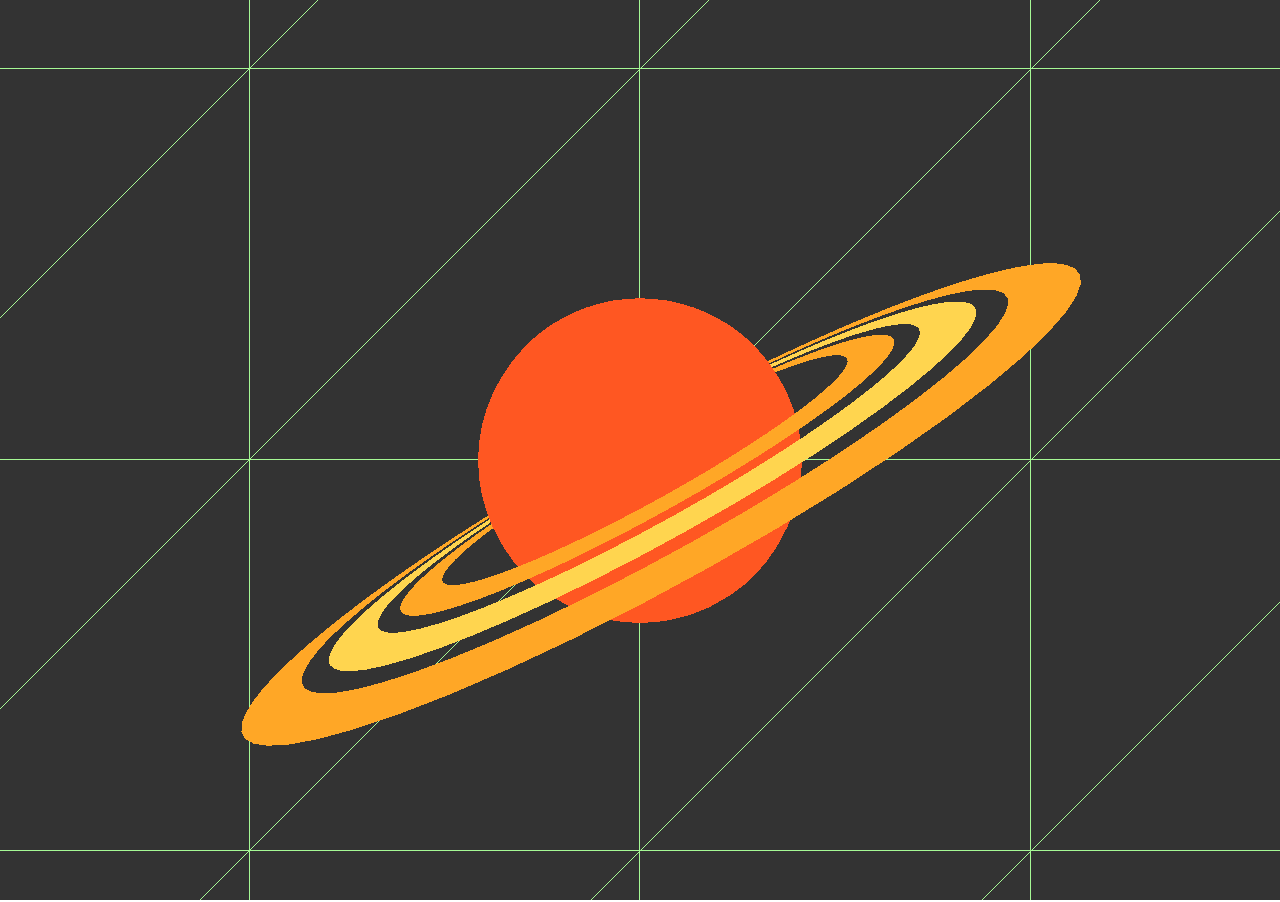
==== Materials/normal_materials.html @ 701e9792 "Course Files" ====
<!DOCTYPE html>
<html lang="en">

<head>
    <meta charset="UTF-8">
    <meta name="viewport" content="width=device-width, initial-scale=1.0">
    <meta http-equiv="X-UA-Compatible" content="ie=edge">
    <title>Three.js - Materials</title>
    <link rel="stylesheet" href="../global-css/style.css">
</head>

<body>

    <script src="../lib/three.js"></script>
    <script>
        var scene, camera, renderer, saturn;
        var rings = [];
        var ADD = 0.01

        var createSaturn = function () {
            
            var ringGeometry = new THREE.TorusGeometry(12, 1, 2, 80);
            var planetMaterial = new THREE.MeshBasicMaterial({ color: 0xFFA726 });
            ring = new THREE.Mesh(ringGeometry, planetMaterial);
            rings.push(ring);

            ringGeometry = new THREE.TorusGeometry(15, 1, 2, 80);
            planetMaterial = new THREE.MeshBasicMaterial({ color: 0xFFD54F });
            ring = new THREE.Mesh(ringGeometry, planetMaterial);
            rings.push(ring);

            ringGeometry = new THREE.TorusGeometry(18, 1, 2, 80);
            planetMaterial = new THREE.MeshBasicMaterial({ color: 0xFFA726 });
            ring = new THREE.Mesh(ringGeometry, planetMaterial);
            rings.push(ring);

            var planeGeometry = new THREE.PlaneGeometry(1000, 1000, 50, 50);
            var planeMaterial = new THREE.MeshBasicMaterial({
                color: 0xa6f995,
                wireframe: true
            });

            var plane = new THREE.Mesh(planeGeometry, planeMaterial);
            
            scene.add(plane);

            rings.map(function(item){
                item.rotation.x = 1.7;
                item.rotation.y = 0.5;

                scene.add(item);
            });

            var planetGeometry = new THREE.SphereGeometry(8, 30, 30);
            planetMaterial = new THREE.MeshBasicMaterial({ 
                color: 0xFF5722, 
                transparency: true, 
                opacity: 0.2
            });
            var planetBody = new THREE.Mesh(planetGeometry, planetMaterial);
            
            scene.add(planetBody);
        }

        var init = function () {
            scene = new THREE.Scene();
            scene.background = new THREE.Color(0x333333);

            camera = new THREE.PerspectiveCamera(75, window.innerWidth / window.innerHeight, 1, 1000);

            camera.position.z = 30;

            createSaturn();

            renderer = new THREE.WebGLRenderer();
            renderer.setSize(window.innerWidth, window.innerHeight);

            document.body.appendChild(renderer.domElement);
        }

        var mainLoop = function () {
            camera.position.y += ADD;

            if (camera.position.y <= -5 || camera.position.y >= 5) {
                ADD *= -1;
            }

            renderer.render(scene, camera);
            requestAnimationFrame(mainLoop);
        }

        init();
        mainLoop();
    </script>
</body>

</html>
---- global-css/style.css ----
html {
    font-size: 10px;
}

html, body {
    margin: 0;
    padding: 0;
    width: 100%;
    height: 100%;
}
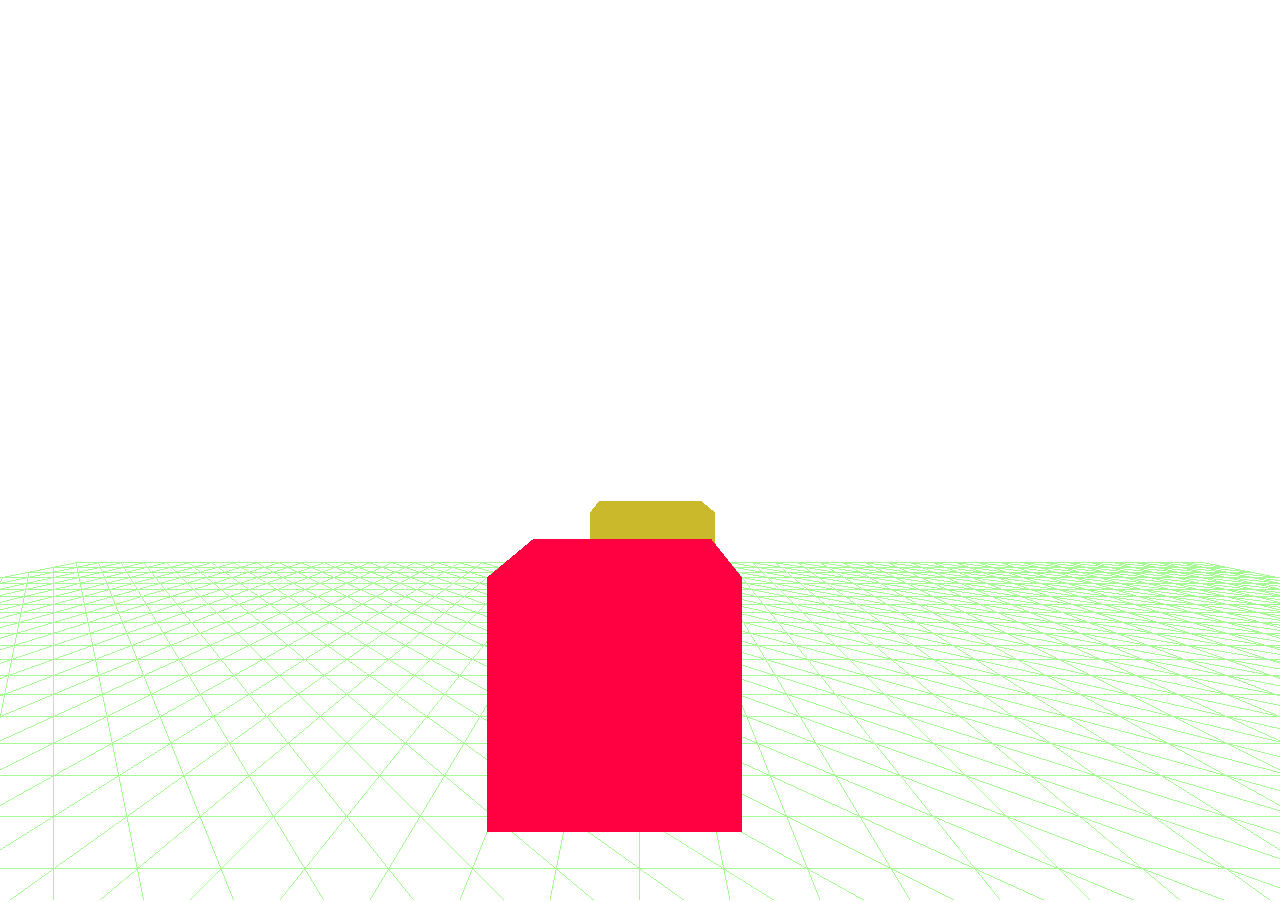
==== commit 6433d150: "Added Files for Materials Chapter" ====
--- a/Materials/normal_materials.html
+++ b/Materials/normal_materials.html
@@ -5,7 +5,7 @@
     <meta charset="UTF-8">
     <meta name="viewport" content="width=device-width, initial-scale=1.0">
     <meta http-equiv="X-UA-Compatible" content="ie=edge">
-    <title>Three.js - Materials</title>
+    <title>Three.js - Transparent Materials</title>
     <link rel="stylesheet" href="../global-css/style.css">
 </head>
 
@@ -13,27 +13,10 @@
 
     <script src="../lib/three.js"></script>
     <script>
-        var scene, camera, renderer, saturn;
-        var rings = [];
+        var scene, camera, renderer, cube, cube2;
         var ADD = 0.01
 
-        var createSaturn = function () {
-            
-            var ringGeometry = new THREE.TorusGeometry(12, 1, 2, 80);
-            var planetMaterial = new THREE.MeshBasicMaterial({ color: 0xFFA726 });
-            ring = new THREE.Mesh(ringGeometry, planetMaterial);
-            rings.push(ring);
-
-            ringGeometry = new THREE.TorusGeometry(15, 1, 2, 80);
-            planetMaterial = new THREE.MeshBasicMaterial({ color: 0xFFD54F });
-            ring = new THREE.Mesh(ringGeometry, planetMaterial);
-            rings.push(ring);
-
-            ringGeometry = new THREE.TorusGeometry(18, 1, 2, 80);
-            planetMaterial = new THREE.MeshBasicMaterial({ color: 0xFFA726 });
-            ring = new THREE.Mesh(ringGeometry, planetMaterial);
-            rings.push(ring);
-
+        var createSaturn = function() {
             var planeGeometry = new THREE.PlaneGeometry(1000, 1000, 50, 50);
             var planeMaterial = new THREE.MeshBasicMaterial({
                 color: 0xa6f995,
@@ -41,34 +24,40 @@
             });
 
             var plane = new THREE.Mesh(planeGeometry, planeMaterial);
-            
+            plane.rotation.x = Math.PI / 2;
+            plane.position.y = -100;
             scene.add(plane);
 
-            rings.map(function(item){
-                item.rotation.x = 1.7;
-                item.rotation.y = 0.5;
+            var cubeGeometry = new THREE.BoxGeometry(5, 5, 5);
+            var cubeMaterial = new THREE.MeshBasicMaterial({
+                color: 0xc9b92b
+            });
+            cube = new THREE.Mesh(cubeGeometry, cubeMaterial);
+            cube.position.z = -6;
+            cube.position.y = -5;
+            scene.add(cube);
 
-                scene.add(item);
+            cubeGeometry = new THREE.BoxGeometry(5, 5, 5);
+            cubeMaterial = new THREE.MeshBasicMaterial({
+                color: 0xFF0040,
+                transparency: true,
+                opacity: 0
             });
+            cube1 = new THREE.Mesh(cubeGeometry, cubeMaterial);
+            cube1.position.z = 6;
+            cube1.position.y = -5;
+            scene.add(cube1);
 
-            var planetGeometry = new THREE.SphereGeometry(8, 30, 30);
-            planetMaterial = new THREE.MeshBasicMaterial({ 
-                color: 0xFF5722, 
-                transparency: true, 
-                opacity: 0.2
-            });
-            var planetBody = new THREE.Mesh(planetGeometry, planetMaterial);
-            
-            scene.add(planetBody);
+
         }
 
-        var init = function () {
+        var init = function() {
             scene = new THREE.Scene();
-            scene.background = new THREE.Color(0x333333);
+            scene.background = new THREE.Color(0xFFFFFF);
 
             camera = new THREE.PerspectiveCamera(75, window.innerWidth / window.innerHeight, 1, 1000);
 
-            camera.position.z = 30;
+            camera.position.z = 20;
 
             createSaturn();
 
@@ -78,10 +67,11 @@
             document.body.appendChild(renderer.domElement);
         }
 
-        var mainLoop = function () {
-            camera.position.y += ADD;
+        var mainLoop = function() {
+            cube.position.x += ADD;
+            cube1.position.x -= ADD;
 
-            if (camera.position.y <= -5 || camera.position.y >= 5) {
+            if (cube1.position.x > 6 || cube1.position.x < -6) {
                 ADD *= -1;
             }
 
